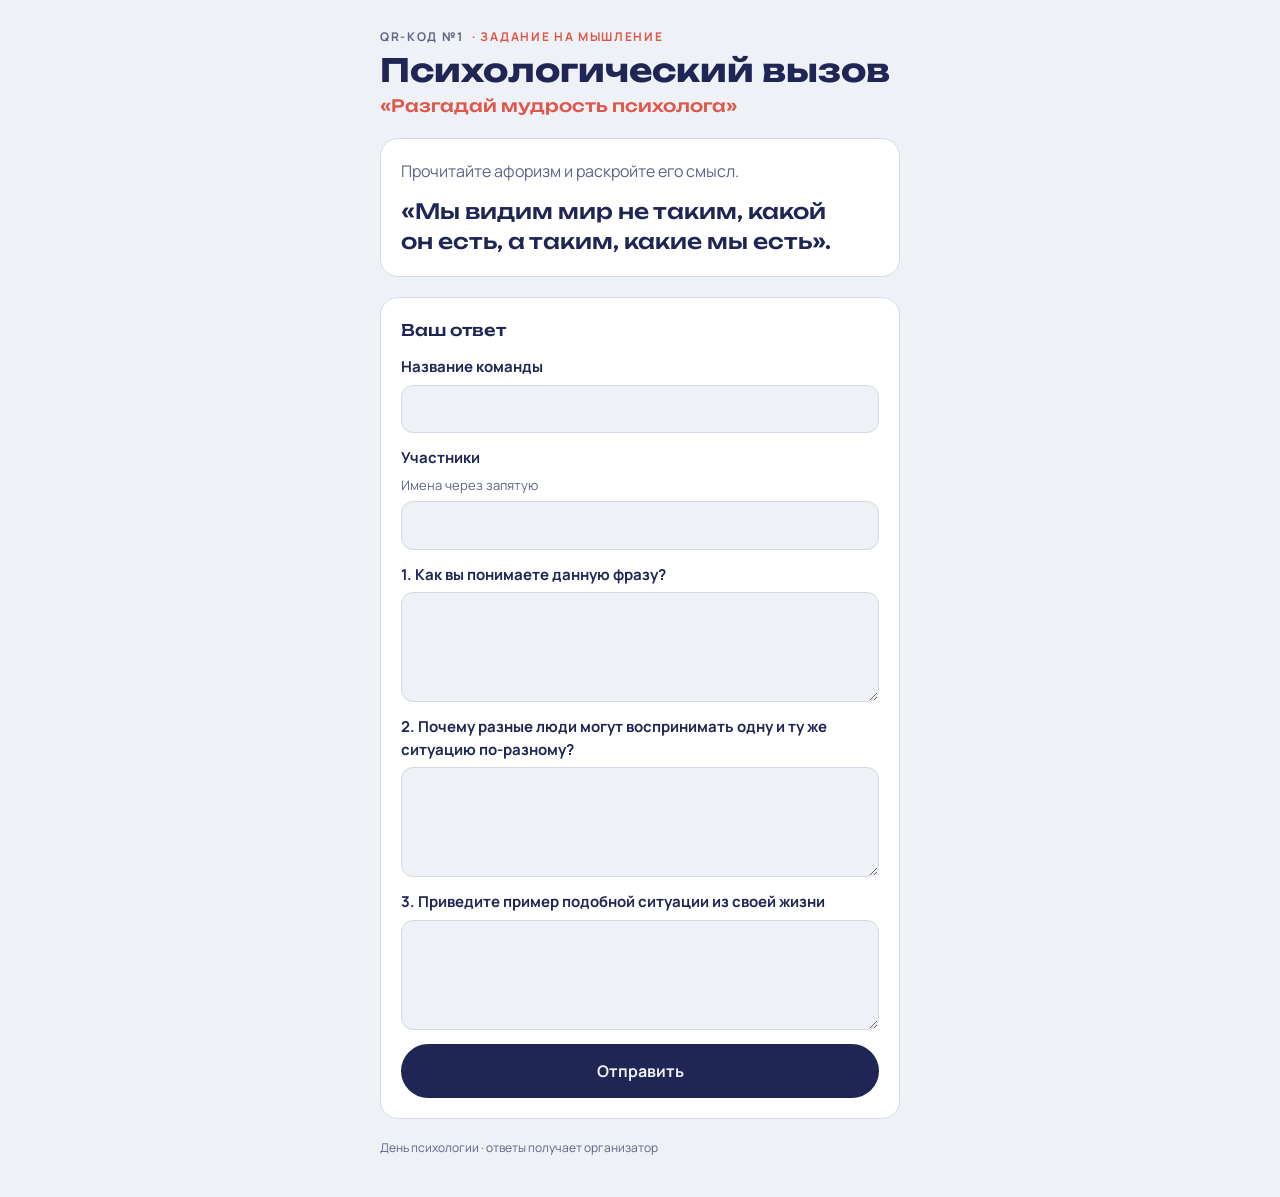
==== task1.html @ 3b7b5848 "Три задания с QR и отправкой ответов на почту Co-Authored-By: Claude Opus 5.5 <noreply@anthropic.com" ====
<!doctype html>
<html lang="ru">
<head>
<meta charset="utf-8">
<meta name="viewport" content="width=device-width, initial-scale=1, viewport-fit=cover">
<title>Психологический вызов</title>
<link rel="preconnect" href="https://fonts.googleapis.com">
<link rel="preconnect" href="https://fonts.gstatic.com" crossorigin>
<link rel="stylesheet" href="https://fonts.googleapis.com/css2?family=Unbounded:wght@500;700&family=Manrope:wght@400;500;700&display=swap">
<link rel="stylesheet" href="assets/style.css">
</head>
<body>
<main class="wrap">
  <header>
    <div class="eyebrow">QR-код №1 <span class="tag">· Задание на мышление</span></div>
    <h1>Психологический вызов</h1>
    <p class="sub">«Разгадай мудрость психолога»</p>
  </header>
  <section class="card">
    <p class="lead">Прочитайте афоризм и раскройте его смысл.</p>
    <p class="quote">«Мы видим мир не таким, какой он есть, а таким, какие мы есть».</p>
  </section>
  <form class="card" data-task="1" action="https://formsubmit.co/imash00012@gmail.com" method="POST" enctype="multipart/form-data" novalidate>
    <h2>Ваш ответ</h2>
    <input type="hidden" name="_subject" value="QR №1 · Психологический вызов">
    <input type="hidden" name="_captcha" value="false">
    <input type="hidden" name="_template" value="table">
    <input type="hidden" name="_next" value="">
    <input type="text" name="_honey" class="hp" tabindex="-1" autocomplete="off" aria-hidden="true">
    <input type="hidden" name="Задание" value="QR №1 · Психологический вызов">
    <label for="team">Название команды
      <input type="text" id="team" name="Команда" required data-msg="Напишите название команды." autocomplete="off">
    </label>
    <label for="members">Участники <small>Имена через запятую</small>
      <input type="text" id="members" name="Участники" autocomplete="off">
    </label>
    <label for="q1">1. Как вы понимаете данную фразу?
      <textarea id="q1" name="1. Как понимаете фразу" required data-msg="Ответьте на первый вопрос."></textarea>
    </label>
    <label for="q2">2. Почему разные люди могут воспринимать одну и ту же ситуацию по-разному?
      <textarea id="q2" name="2. Почему воспринимают по-разному" required data-msg="Ответьте на второй вопрос."></textarea>
    </label>
    <label for="q3">3. Приведите пример подобной ситуации из своей жизни
      <textarea id="q3" name="3. Пример из жизни" required data-msg="Ответьте на третий вопрос."></textarea>
    </label>
    <p class="msg err" id="form-error" role="alert" hidden></p>
    <button class="btn" type="submit">Отправить</button>
  </form>
  <footer>День психологии · ответы получает организатор</footer>
</main>
<script src="assets/form.js"></script>
</body>
</html>
---- assets/style.css ----
/* Layout: one narrow phone column — task header, conditions, then the answer form */
:root{
  --paper:#eef1f5; --card:#ffffff; --ink:#1f2554; --muted:#5d6488; --accent:#e0564a; --line:#d5d9e4; --ok:#1f8a5b; --warn:#b5651d;
  --f-display:"Unbounded","Arial Black",system-ui,sans-serif;
  --f-body:"Manrope",system-ui,-apple-system,"Segoe UI",Roboto,sans-serif;
}
@media (prefers-color-scheme:dark){:root{
  --paper:#12152b; --card:#1b1f3b; --ink:#e9ebf7; --muted:#a3a8c9; --accent:#ff7a6e; --line:#2d3257; --ok:#4cc78e; --warn:#f0a35c; color-scheme:dark}}
*,*::before,*::after{box-sizing:border-box}
html,body{min-height:100%}
body{margin:0;background:var(--paper);color:var(--ink);font-family:var(--f-body);font-size:16px;line-height:1.5;
  padding-left:max(16px,env(safe-area-inset-left,0px));padding-right:max(16px,env(safe-area-inset-right,0px))}
[hidden]{display:none!important}
.wrap{max-width:520px;margin:0 auto;padding-block:28px 40px;display:flex;flex-direction:column;gap:20px}
.eyebrow{font-size:12px;letter-spacing:.14em;text-transform:uppercase;color:var(--muted);font-weight:700;display:flex;gap:8px;align-items:center;flex-wrap:wrap}
.tag{color:var(--accent)}
h1{font-family:var(--f-display);font-weight:700;font-size:clamp(24px,7.4vw,32px);line-height:1.15;margin:6px 0 4px;text-wrap:balance}
.sub{font-family:var(--f-display);font-weight:500;font-size:17px;margin:0;color:var(--accent)}
p{margin:0}
.lead{color:var(--muted)}
.card{background:var(--card);border:1.5px solid var(--line);border-radius:18px;padding:20px;display:flex;flex-direction:column;gap:14px}
.card h2{font-family:var(--f-display);font-weight:500;font-size:16px;margin:0}
.quote{font-family:var(--f-display);font-weight:500;font-size:clamp(18px,5.2vw,21px);line-height:1.4;margin:0;text-wrap:balance}
ol,ul{margin:0;padding-left:1.3em;display:flex;flex-direction:column;gap:6px}
label{display:flex;flex-direction:column;gap:6px;font-weight:700;font-size:15px}
label small{font-weight:400;color:var(--muted);font-size:13px}
input[type=text],textarea{font:inherit;font-weight:400;color:var(--ink);background:var(--paper);border:1.5px solid var(--line);border-radius:12px;padding:12px 14px;width:100%}
textarea{min-height:110px;resize:vertical}
input:focus,textarea:focus{outline:none;border-color:var(--ink)}
.photo{position:relative;display:flex;flex-direction:column;align-items:center;justify-content:center;gap:6px;min-height:150px;
  border:2px dashed var(--line);border-radius:14px;background:var(--paper);cursor:pointer;text-align:center;padding:16px;font-weight:700}
.photo:focus-within{border-color:var(--ink)}
.photo input{position:absolute;inset:0;opacity:0;cursor:pointer;width:100%}
.photo img{max-width:100%;max-height:320px;border-radius:10px}
.photo-hint{display:flex;flex-direction:column;gap:4px;align-items:center}
.photo span{color:var(--muted);font-weight:400;font-size:14px}
.btn{all:unset;box-sizing:border-box;cursor:pointer;padding:15px 20px;border-radius:999px;font-weight:700;font-size:16px;text-align:center;background:var(--ink);color:var(--paper)}
.btn:focus-visible{outline:3px solid var(--accent);outline-offset:2px}
.btn[disabled]{opacity:.6;cursor:wait}
.msg{font-size:14px;padding:10px 12px;border-radius:10px;border:1.5px solid currentColor}
.msg.err{color:var(--accent)}
.msg.warn{color:var(--warn)}
.memes{display:grid;grid-template-columns:repeat(2,minmax(0,1fr));gap:10px}
@media (min-width:480px){.memes{grid-template-columns:repeat(3,minmax(0,1fr))}}
.meme{position:relative;display:block;border-radius:12px;overflow:hidden;border:3px solid transparent;cursor:pointer;aspect-ratio:1/1;background:var(--paper)}
.meme img{width:100%;height:100%;object-fit:cover;display:block}
.meme input{position:absolute;opacity:0;pointer-events:none}
.meme b{position:absolute;left:6px;top:6px;background:var(--card);color:var(--ink);border-radius:999px;font-size:12px;padding:2px 9px}
.meme:has(input:checked){border-color:var(--accent)}
.meme:has(input:checked) b{background:var(--accent);color:#fff}
.meme:has(input:focus-visible){outline:3px solid var(--ink);outline-offset:2px}
.hp{position:absolute;left:-9999px}
footer{font-size:12px;color:var(--muted)}
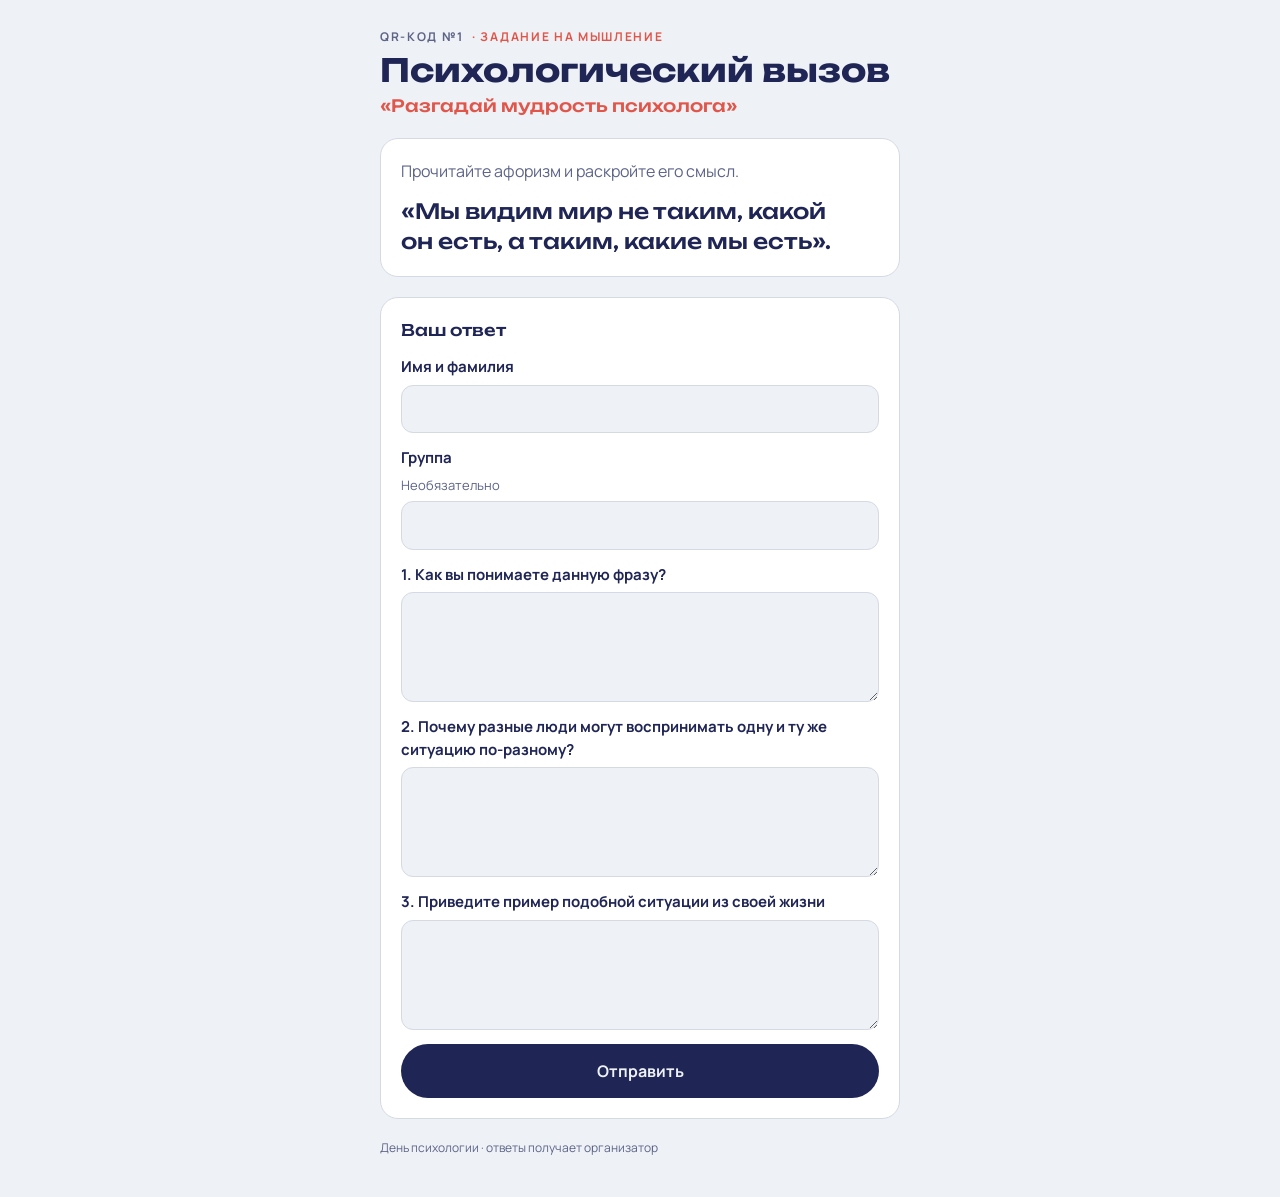
==== commit fec42eb2: "Задания индивидуальные: имя вместо команды Co-Authored-By: Claude Opus 5.5 <noreply@anthropic.com> C" ====
--- a/task1.html
+++ b/task1.html
@@ -28,11 +28,11 @@
     <input type="hidden" name="_next" value="">
     <input type="text" name="_honey" class="hp" tabindex="-1" autocomplete="off" aria-hidden="true">
     <input type="hidden" name="Задание" value="QR №1 · Психологический вызов">
-    <label for="team">Название команды
-      <input type="text" id="team" name="Команда" required data-msg="Напишите название команды." autocomplete="off">
+    <label for="name">Имя и фамилия
+      <input type="text" id="name" name="Имя и фамилия" required data-msg="Напишите имя и фамилию." autocomplete="name">
     </label>
-    <label for="members">Участники <small>Имена через запятую</small>
-      <input type="text" id="members" name="Участники" autocomplete="off">
+    <label for="group">Группа <small>Необязательно</small>
+      <input type="text" id="group" name="Группа" autocomplete="off">
     </label>
     <label for="q1">1. Как вы понимаете данную фразу?
       <textarea id="q1" name="1. Как понимаете фразу" required data-msg="Ответьте на первый вопрос."></textarea>
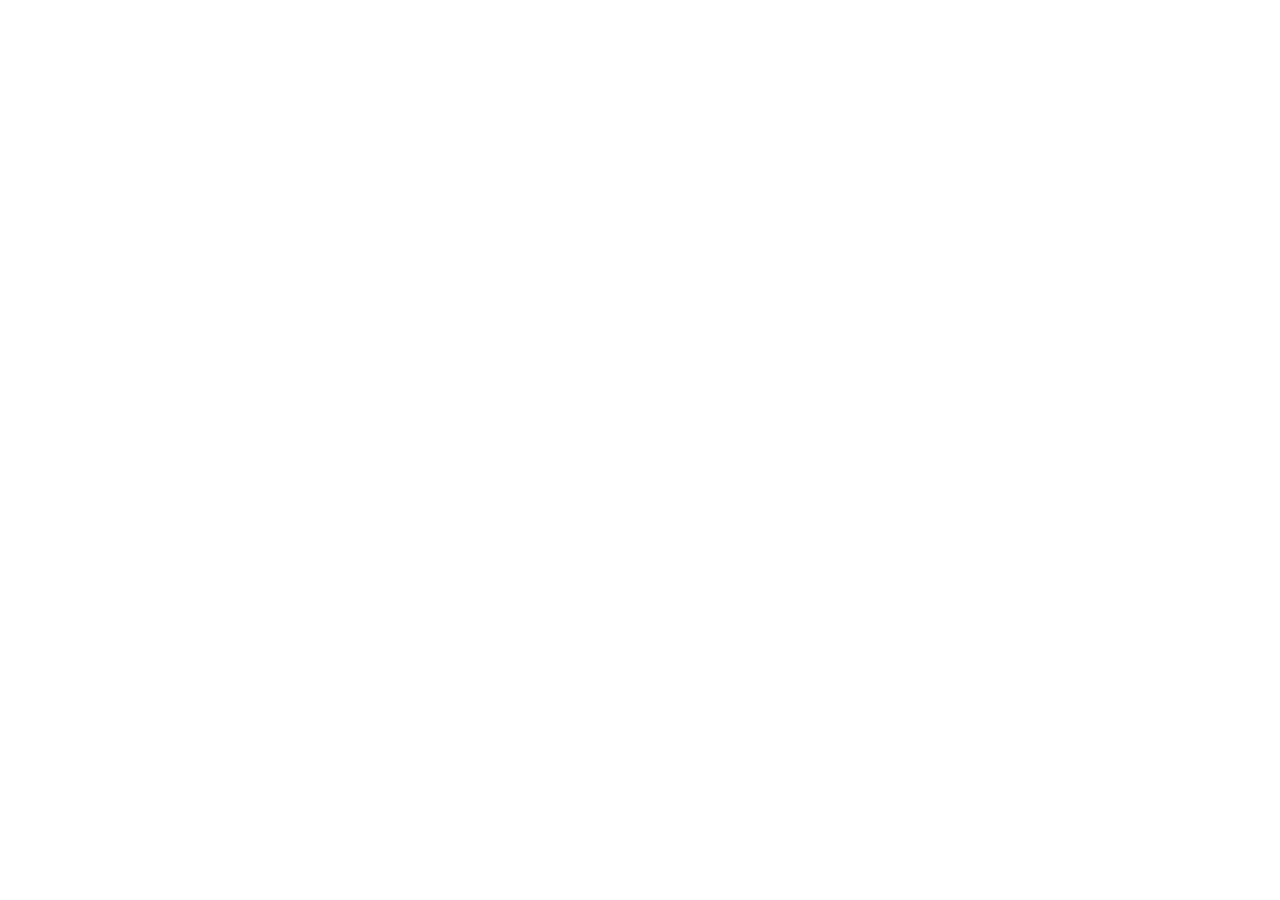
==== commit b1d1ba4b: "QR №1 ведёт на Google Форму Co-Authored-By: Claude Opus 5.5 <noreply@anthropic.com> Claude-Session: " ====
--- a/task1.html
+++ b/task1.html
@@ -4,50 +4,18 @@
 <meta charset="utf-8">
 <meta name="viewport" content="width=device-width, initial-scale=1, viewport-fit=cover">
 <title>Психологический вызов</title>
-<link rel="preconnect" href="https://fonts.googleapis.com">
-<link rel="preconnect" href="https://fonts.gstatic.com" crossorigin>
-<link rel="stylesheet" href="https://fonts.googleapis.com/css2?family=Unbounded:wght@500;700&family=Manrope:wght@400;500;700&display=swap">
-<link rel="stylesheet" href="assets/style.css">
+<meta http-equiv="refresh" content="0; url=https://docs.google.com/forms/d/e/1FAIpQLSdq-hw6moSK5OQWnOocn6dPXM_7BrZe_njgF65JJo3Z7EckbA/viewform">
+<link rel="stylesheet" href="assets/style.css?v=3">
+<script>location.replace('https://docs.google.com/forms/d/e/1FAIpQLSdq-hw6moSK5OQWnOocn6dPXM_7BrZe_njgF65JJo3Z7EckbA/viewform');</script>
 </head>
 <body>
 <main class="wrap">
-  <header>
-    <div class="eyebrow">QR-код №1 <span class="tag">· Задание на мышление</span></div>
+  <section class="card" style="margin-top:8vh">
+    <div class="eyebrow">День психологии</div>
     <h1>Психологический вызов</h1>
-    <p class="sub">«Разгадай мудрость психолога»</p>
-  </header>
-  <section class="card">
-    <p class="lead">Прочитайте афоризм и раскройте его смысл.</p>
-    <p class="quote">«Мы видим мир не таким, какой он есть, а таким, какие мы есть».</p>
+    <p class="lead">Открываем задание…</p>
+    <a class="btn" href="https://docs.google.com/forms/d/e/1FAIpQLSdq-hw6moSK5OQWnOocn6dPXM_7BrZe_njgF65JJo3Z7EckbA/viewform">Открыть задание</a>
   </section>
-  <form class="card" data-task="1" action="https://formsubmit.co/imash00012@gmail.com" method="POST" enctype="multipart/form-data" novalidate>
-    <h2>Ваш ответ</h2>
-    <input type="hidden" name="_subject" value="QR №1 · Психологический вызов">
-    <input type="hidden" name="_captcha" value="false">
-    <input type="hidden" name="_template" value="table">
-    <input type="hidden" name="_next" value="">
-    <input type="text" name="_honey" class="hp" tabindex="-1" autocomplete="off" aria-hidden="true">
-    <input type="hidden" name="Задание" value="QR №1 · Психологический вызов">
-    <label for="name">Имя и фамилия
-      <input type="text" id="name" name="Имя и фамилия" required data-msg="Напишите имя и фамилию." autocomplete="name">
-    </label>
-    <label for="group">Группа <small>Необязательно</small>
-      <input type="text" id="group" name="Группа" autocomplete="off">
-    </label>
-    <label for="q1">1. Как вы понимаете данную фразу?
-      <textarea id="q1" name="1. Как понимаете фразу" required data-msg="Ответьте на первый вопрос."></textarea>
-    </label>
-    <label for="q2">2. Почему разные люди могут воспринимать одну и ту же ситуацию по-разному?
-      <textarea id="q2" name="2. Почему воспринимают по-разному" required data-msg="Ответьте на второй вопрос."></textarea>
-    </label>
-    <label for="q3">3. Приведите пример подобной ситуации из своей жизни
-      <textarea id="q3" name="3. Пример из жизни" required data-msg="Ответьте на третий вопрос."></textarea>
-    </label>
-    <p class="msg err" id="form-error" role="alert" hidden></p>
-    <button class="btn" type="submit">Отправить</button>
-  </form>
-  <footer>День психологии · ответы получает организатор</footer>
 </main>
-<script src="assets/form.js"></script>
 </body>
 </html>
